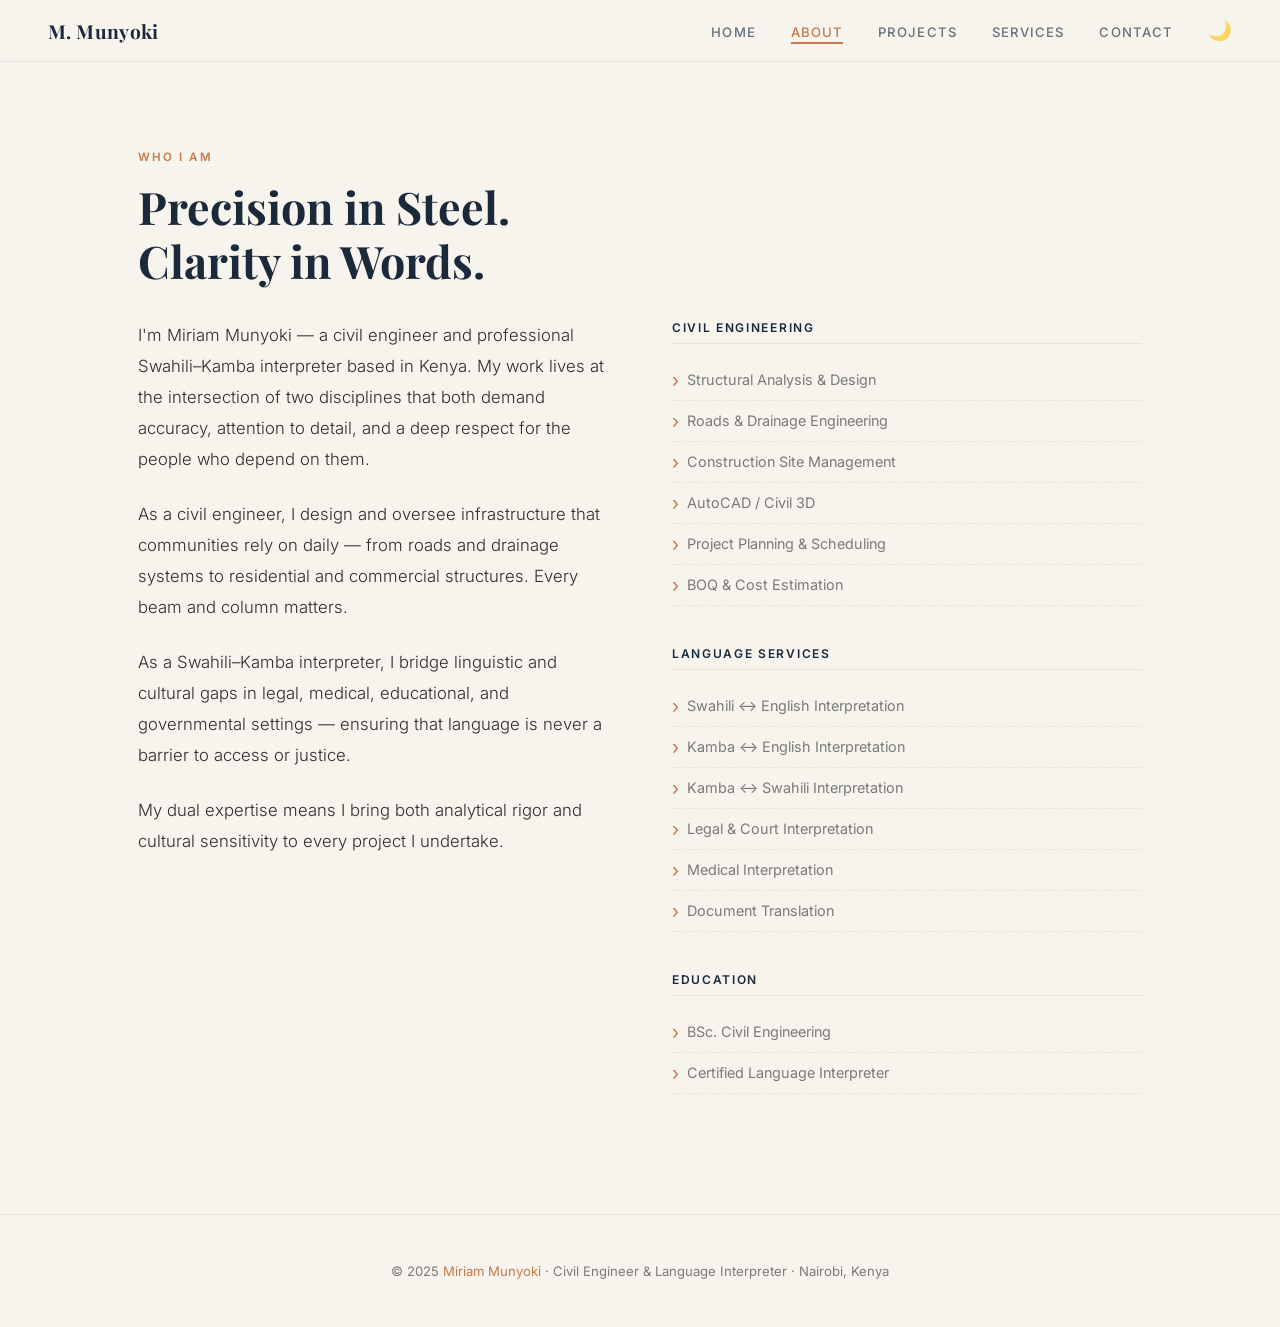
==== about.html @ aad1fac8 "Initial portfolio commit" ====
<!DOCTYPE html>
<html lang="en">
<head>
<meta charset="UTF-8"/>
<meta name="viewport" content="width=device-width, initial-scale=1.0"/>
<title>Miriam Munyoki — Portfolio | About</title>
<link href="https://fonts.googleapis.com/css2?family=Playfair+Display:ital,wght@0,400;0,700;0,900;1,400&family=Inter:wght@300;400;500;600&display=swap" rel="stylesheet"/>
<link rel="stylesheet" href="style.css">
</head>
<body>
<nav>
  <a href="index.html" class="nav-logo">M. Munyoki</a>
  <ul class="nav-links">
    <li><a href="index.html">Home</a></li>
    <li><a href="about.html">About</a></li>
    <li><a href="projects.html">Projects</a></li>
    <li><a href="services.html">Services</a></li>
    <li><a href="contact.html">Contact</a></li>
    <li><button id="theme-toggle" class="theme-toggle" title="Toggle dark mode">🌙</button></li>
  </ul>
</nav>

<div class="page-content">
  <div class="section">
    <p class="section-label">Who I Am</p>
    <h2 class="section-title">Precision in Steel.<br/>Clarity in Words.</h2>
    <div class="about-grid">
      <div class="about-text">
        <p>I'm Miriam Munyoki — a civil engineer and professional Swahili–Kamba interpreter based in Kenya. My work lives at the intersection of two disciplines that both demand accuracy, attention to detail, and a deep respect for the people who depend on them.</p>
        <p>As a civil engineer, I design and oversee infrastructure that communities rely on daily — from roads and drainage systems to residential and commercial structures. Every beam and column matters.</p>
        <p>As a Swahili–Kamba interpreter, I bridge linguistic and cultural gaps in legal, medical, educational, and governmental settings — ensuring that language is never a barrier to access or justice.</p>
        <p>My dual expertise means I bring both analytical rigor and cultural sensitivity to every project I undertake.</p>
      </div>
      <div class="about-sidebar">
        <div class="skill-group">
          <p class="skill-group-title">Civil Engineering</p>
          <ul class="skill-list">
            <li>Structural Analysis & Design</li>
            <li>Roads & Drainage Engineering</li>
            <li>Construction Site Management</li>
            <li>AutoCAD / Civil 3D</li>
            <li>Project Planning & Scheduling</li>
            <li>BOQ & Cost Estimation</li>
          </ul>
        </div>
        <div class="skill-group">
          <p class="skill-group-title">Language Services</p>
          <ul class="skill-list">
            <li>Swahili ↔ English Interpretation</li>
            <li>Kamba ↔ English Interpretation</li>
            <li>Kamba ↔ Swahili Interpretation</li>
            <li>Legal & Court Interpretation</li>
            <li>Medical Interpretation</li>
            <li>Document Translation</li>
          </ul>
        </div>
        <div class="skill-group">
          <p class="skill-group-title">Education</p>
          <ul class="skill-list">
            <li>BSc. Civil Engineering</li>
            <li>Certified Language Interpreter</li>
          </ul>
        </div>
      </div>
    </div>
  </div>
</div>

<footer>
  <p>© 2025 <span>Miriam Munyoki</span> · Civil Engineer & Language Interpreter · Nairobi, Kenya</p>
</footer>
<script src="script.js"></script>
</body>
</html>
---- style.css ----
:root {
  /* Light Theme Variables */
  --slate-light:    #1B2A3B;
  --sand-light:     #E8D5B0;
  --terra-light:    #C47A4A;
  --bg-light:       #F7F4EE;
  --text-light:     #2D2D2D;
  --muted-light:    #7A7A7A;
  --white-light:    #FFFFFF;
  --glass-light:    rgba(247, 244, 238, 0.92);
  --border-light:   rgba(27, 42, 59, 0.08);

  /* Dark Theme Variables */
  --slate-dark:     #E2E8F0;
  --sand-dark:      #2A3A4A;
  --terra-dark:     #D98852;
  --bg-dark:        #0F172A;
  --text-dark:      #F8FAFC;
  --muted-dark:     #94A3B8;
  --white-dark:     #1E293B;
  --glass-dark:     rgba(15, 23, 42, 0.85);
  --border-dark:    rgba(226, 232, 240, 0.08);

  /* Default (Light) */
  --slate: var(--slate-light);
  --sand: var(--sand-light);
  --terra: var(--terra-light);
  --bg: var(--bg-light);
  --text: var(--text-light);
  --muted: var(--muted-light);
  --white: var(--white-light);
  --glass: var(--glass-light);
  --border: var(--border-light);
}

body.dark-mode {
  --slate: var(--slate-dark);
  --sand: var(--sand-dark);
  --terra: var(--terra-dark);
  --bg: var(--bg-dark);
  --text: var(--text-dark);
  --muted: var(--muted-dark);
  --white: var(--white-dark);
  --glass: var(--glass-dark);
  --border: var(--border-dark);
}

*, *::before, *::after { box-sizing: border-box; margin: 0; padding: 0; }

body {
  font-family: 'Inter', sans-serif;
  background: var(--bg);
  color: var(--text);
  overflow-x: hidden;
  transition: background 0.4s ease, color 0.4s ease;
}

/* ── NAV ── */
nav {
  position: fixed; top: 0; left: 0; width: 100%;
  z-index: 100;
  display: flex; align-items: center; justify-content: space-between;
  padding: 1.1rem 3rem;
  background: var(--glass);
  backdrop-filter: blur(12px);
  border-bottom: 1px solid var(--border);
  transition: background 0.4s ease, border-color 0.4s ease;
}
.nav-logo {
  font-family: 'Playfair Display', serif;
  font-size: 1.2rem; font-weight: 700;
  color: var(--slate); letter-spacing: 0.02em;
  text-decoration: none;
}
.nav-links { display: flex; gap: 2.2rem; list-style: none; align-items: center; }
.nav-links a {
  font-size: 0.82rem; font-weight: 500; letter-spacing: 0.08em;
  text-transform: uppercase; text-decoration: none;
  color: var(--slate); opacity: 0.65;
  transition: opacity 0.3s, color 0.3s;
  cursor: pointer;
  position: relative;
}
.nav-links a::after {
  content: '';
  position: absolute; width: 0; height: 2px;
  bottom: -4px; left: 0;
  background-color: var(--terra);
  transition: width 0.3s ease;
}
.nav-links a:hover, .nav-links a.active { opacity: 1; color: var(--terra); }
.nav-links a.active::after { width: 100%; }

.theme-toggle {
  background: none; border: none; cursor: pointer;
  color: var(--slate); font-size: 1.2rem;
  opacity: 0.7; transition: opacity 0.3s, transform 0.3s;
  display: flex; align-items: center; justify-content: center;
}
.theme-toggle:hover { opacity: 1; transform: scale(1.1); }

/* ── PAGE SYSTEM (Page transitions) ── */
.page-content {
  padding-top: 70px; min-height: 100vh;
  animation: fadeIn 0.8s ease forwards;
}
@keyframes fadeIn {
  from { opacity: 0; transform: translateY(15px); }
  to { opacity: 1; transform: translateY(0); }
}

/* ── HERO ── */
.hero {
  display: grid; grid-template-columns: 1fr 1fr;
  min-height: calc(100vh - 70px);
}
.hero-left {
  background: var(--slate-light); /* Always keep dark slate for hero left for contrast with hero img */
  position: relative; overflow: hidden;
  display: flex; flex-direction: column;
  justify-content: center; padding: 4rem 3.5rem;
}
body.dark-mode .hero-left { background: #080C16; }

.hero-left::before {
  content: '';
  position: absolute; inset: 0;
  background-image:
    linear-gradient(rgba(232,213,176,0.07) 1px, transparent 1px),
    linear-gradient(90deg, rgba(232,213,176,0.07) 1px, transparent 1px);
  background-size: 36px 36px;
}
.hero-left-content { position: relative; z-index: 2; animation: slideRight 1s ease forwards; }
@keyframes slideRight {
  from { opacity: 0; transform: translateX(-30px); }
  to { opacity: 1; transform: translateX(0); }
}

.hero-eyebrow {
  font-size: 0.72rem; letter-spacing: 0.18em; text-transform: uppercase;
  color: var(--terra); margin-bottom: 1.2rem; font-weight: 500;
}
.hero-name {
  font-family: 'Playfair Display', serif;
  font-size: clamp(2.4rem, 4.5vw, 3.6rem);
  font-weight: 900; line-height: 1.1;
  color: #fff; margin-bottom: 1.4rem;
}
.hero-title {
  font-size: 0.95rem; color: var(--sand-light); line-height: 1.7;
  font-weight: 300; max-width: 340px;
}
.hero-cta {
  margin-top: 2.5rem;
  display: inline-block; padding: 0.75rem 2rem;
  background: var(--terra); color: #fff;
  font-size: 0.8rem; font-weight: 600; letter-spacing: 0.1em; text-transform: uppercase;
  text-decoration: none; border: none; cursor: pointer;
  transition: background 0.3s, transform 0.2s;
}
.hero-cta:hover { background: #a8623a; transform: translateY(-2px); }

.hero-right {
  background: url('images/hero.png') center/cover no-repeat;
  display: flex; flex-direction: column;
  justify-content: center; align-items: center;
  padding: 4rem 3.5rem; text-align: center;
  position: relative;
}
.hero-right::before {
  content: ''; position: absolute; inset: 0;
  background: linear-gradient(to top, var(--bg) 0%, transparent 40%),
              rgba(0,0,0,0.3); /* gradient to blend */
  z-index: 1;
}
.hero-right-content {
  position: relative; z-index: 2;
  background: var(--glass);
  padding: 3rem; border-radius: 4px;
  backdrop-filter: blur(8px); border: 1px solid var(--border);
  box-shadow: 0 10px 30px rgba(0,0,0,0.1);
  animation: slideLeft 1s ease forwards 0.2s; opacity: 0;
}
@keyframes slideLeft {
  from { opacity: 0; transform: translateX(30px); }
  to { opacity: 1; transform: translateX(0); }
}

.swahili-greeting {
  font-family: 'Playfair Display', serif;
  font-size: clamp(2.4rem, 4vw, 3.5rem);
  font-weight: 900; font-style: italic;
  color: var(--slate); line-height: 1.1;
  margin-bottom: 0.6rem;
}
.swahili-greeting span { color: var(--terra); }
.swahili-sub {
  font-size: 0.82rem; letter-spacing: 0.12em; text-transform: uppercase;
  color: var(--muted); margin-bottom: 2.5rem;
}
.lang-badges { display: flex; gap: 0.8rem; flex-wrap: wrap; justify-content: center; }
.badge {
  padding: 0.4rem 1rem;
  border: 1.5px solid var(--slate);
  font-size: 0.75rem; letter-spacing: 0.1em; text-transform: uppercase;
  color: var(--slate); font-weight: 500;
  transition: all 0.3s;
}
.badge:hover { background: var(--slate); color: var(--bg); }

/* ── SECTIONS ── */
.section { padding: 5rem 3rem; max-width: 1100px; margin: 0 auto; }
.section-label {
  font-size: 0.72rem; letter-spacing: 0.18em; text-transform: uppercase;
  color: var(--terra); margin-bottom: 1rem; font-weight: 600;
}
.section-title {
  font-family: 'Playfair Display', serif;
  font-size: clamp(2rem, 3.5vw, 2.8rem);
  font-weight: 700; color: var(--slate); margin-bottom: 2rem;
  line-height: 1.2;
}

/* ── PROJECTS ── */
.projects-grid { display: grid; grid-template-columns: repeat(auto-fit, minmax(320px, 1fr)); gap: 2.5rem; }
.project-card {
  background: var(--white);
  border: 1px solid var(--border);
  transition: transform 0.4s cubic-bezier(0.165, 0.84, 0.44, 1), box-shadow 0.4s;
  overflow: hidden; border-radius: 4px;
}
.project-card:hover { transform: translateY(-8px); box-shadow: 0 20px 40px rgba(0,0,0,0.08); }
.project-img {
  height: 220px;
  display: flex; align-items: center; justify-content: center;
  position: relative; overflow: hidden; background-size: cover; background-position: center;
}
.project-img::after {
  content: ''; position: absolute; inset: 0;
  background: linear-gradient(to top, rgba(0,0,0,0.6), transparent);
  opacity: 0; transition: opacity 0.3s;
}
.project-card:hover .project-img::after { opacity: 1; }
.project-img.civil { background-image: url('images/civil.png'); }
.project-img.lang { background-image: url('images/lang.png'); }
.project-body { padding: 1.8rem; }
.project-tag {
  font-size: 0.68rem; letter-spacing: 0.12em; text-transform: uppercase;
  color: var(--terra); font-weight: 600; margin-bottom: 0.5rem;
}
.project-name {
  font-family: 'Playfair Display', serif;
  font-size: 1.25rem; font-weight: 700; color: var(--slate); margin-bottom: 0.8rem;
}
.project-desc { font-size: 0.9rem; line-height: 1.7; color: var(--muted); margin-bottom: 1.5rem; }
.project-link {
  font-size: 0.75rem; font-weight: 600; letter-spacing: 0.1em; text-transform: uppercase;
  color: var(--terra); text-decoration: none; border-bottom: 1.5px solid var(--terra);
  padding-bottom: 2px; transition: border-color 0.3s, color 0.3s;
}
.project-link:hover { color: var(--slate); border-color: var(--slate); }

/* ── CAROUSEL (Optional simple one) ── */
.carousel-wrapper {
  overflow: hidden; width: 100%; position: relative; margin-top: 2rem;
}
.carousel-track {
  display: flex; gap: 2rem;
  animation: scroll 20s linear infinite;
}
.carousel-track:hover { animation-play-state: paused; }
@keyframes scroll {
  0% { transform: translateX(0); }
  100% { transform: translateX(calc(-320px * 3 - 6rem)); }
}

/* ── ABOUT ── */
.about-grid { display: grid; grid-template-columns: 1fr 1fr; gap: 4rem; align-items: start; }
.about-text p { font-size: 1.05rem; line-height: 1.85; color: var(--text); margin-bottom: 1.5rem; font-weight: 300; }
.skill-group { margin-bottom: 2.5rem; }
.skill-group-title {
  font-size: 0.75rem; letter-spacing: 0.14em; text-transform: uppercase;
  font-weight: 600; color: var(--slate); margin-bottom: 1rem;
  border-bottom: 1px solid var(--border); padding-bottom: 0.5rem;
}
.skill-list { list-style: none; }
.skill-list li {
  font-size: 0.9rem; padding: 0.5rem 0;
  color: var(--muted); border-bottom: 1px dashed var(--border);
  display: flex; align-items: center; gap: 0.5rem;
}
.skill-list li::before { content: '›'; color: var(--terra); font-size: 1.2rem; }

/* ── SERVICES ── */
.services-grid { display: grid; grid-template-columns: repeat(auto-fit, minmax(260px, 1fr)); gap: 2rem; }
.service-card {
  padding: 2.5rem; border: 1px solid var(--border);
  background: var(--white); position: relative; overflow: hidden;
  transition: all 0.3s; border-radius: 4px;
}
.service-card:hover { border-color: var(--terra); transform: translateY(-5px); box-shadow: 0 10px 20px rgba(0,0,0,0.05); }
.service-icon { font-size: 2.5rem; margin-bottom: 1.5rem; color: var(--slate); }
.service-name {
  font-family: 'Playfair Display', serif;
  font-size: 1.15rem; font-weight: 700; color: var(--slate); margin-bottom: 0.8rem;
}
.service-desc { font-size: 0.9rem; line-height: 1.7; color: var(--muted); }

/* ── CONTACT ── */
.contact-wrap { display: grid; grid-template-columns: 1fr 1.2fr; gap: 4rem; align-items: start; }
.contact-info h3 {
  font-family: 'Playfair Display', serif;
  font-size: 1.4rem; font-weight: 700; color: var(--slate); margin-bottom: 1.2rem;
}
.contact-info p { font-size: 0.95rem; line-height: 1.8; color: var(--muted); margin-bottom: 2rem; }
.contact-item { display: flex; align-items: center; gap: 1rem; margin-bottom: 1.2rem; }
.contact-item-icon { font-size: 1.2rem; color: var(--terra); }
.contact-item a, .contact-item span {
  font-size: 0.95rem; color: var(--slate); text-decoration: none;
  font-weight: 500; transition: color 0.3s;
}
.contact-item a:hover { color: var(--terra); }
.social-links { display: flex; gap: 1rem; flex-wrap: wrap; margin-top: 2.5rem; }
.social-link {
  display: flex; align-items: center; gap: 0.6rem;
  padding: 0.6rem 1.2rem;
  border: 1px solid var(--border); border-radius: 4px;
  font-size: 0.82rem; font-weight: 500; letter-spacing: 0.06em;
  color: var(--slate); text-decoration: none;
  transition: all 0.3s;
}
.social-link:hover { border-color: var(--terra); color: var(--white); background: var(--terra); }
.contact-form { background: var(--white); padding: 3rem; border: 1px solid var(--border); border-radius: 4px; box-shadow: 0 10px 30px rgba(0,0,0,0.03); }
.form-group { margin-bottom: 1.8rem; }
.form-group label {
  display: block; font-size: 0.75rem; letter-spacing: 0.12em; text-transform: uppercase;
  font-weight: 600; color: var(--slate); margin-bottom: 0.6rem;
}
.form-group input, .form-group textarea, .form-group select {
  width: 100%; padding: 0.85rem 1.2rem;
  border: 1px solid var(--border); background: var(--bg);
  font-family: 'Inter', sans-serif; font-size: 0.95rem; color: var(--text);
  outline: none; transition: all 0.3s; border-radius: 2px;
}
.form-group input:focus, .form-group textarea:focus, .form-group select:focus {
  border-color: var(--terra); box-shadow: 0 0 0 3px rgba(196,122,74,0.1);
}
.form-group textarea { resize: vertical; min-height: 140px; }
.submit-btn {
  width: 100%; padding: 1rem;
  background: var(--slate); color: var(--white-light); /* Button text usually white */
  border: none; font-family: 'Inter', sans-serif;
  font-size: 0.85rem; font-weight: 600; letter-spacing: 0.1em; text-transform: uppercase;
  cursor: pointer; transition: background 0.3s, transform 0.2s; border-radius: 2px;
}
.submit-btn:hover { background: var(--terra); transform: translateY(-2px); }

/* ── FOOTER ── */
footer {
  text-align: center; padding: 3rem;
  border-top: 1px solid var(--border);
  font-size: 0.82rem; color: var(--muted);
  background: var(--bg); transition: background 0.4s ease;
}
footer span { color: var(--terra); }
.divider { height: 1px; background: var(--border); margin: 1.5rem 0; }

/* ── RESPONSIVE ── */
@media (max-width: 768px) {
  nav { padding: 1rem 1.5rem; flex-wrap: wrap; justify-content: center; gap: 1rem; }
  .nav-links { gap: 1rem; flex-wrap: wrap; justify-content: center; }
  .hero { grid-template-columns: 1fr; }
  .hero-right { padding: 4rem 2rem; }
  .about-grid, .contact-wrap { grid-template-columns: 1fr; gap: 3rem; }
  .section { padding: 4rem 1.5rem; }
  .hero-left { padding: 4rem 2rem; min-height: 55vh; }
}
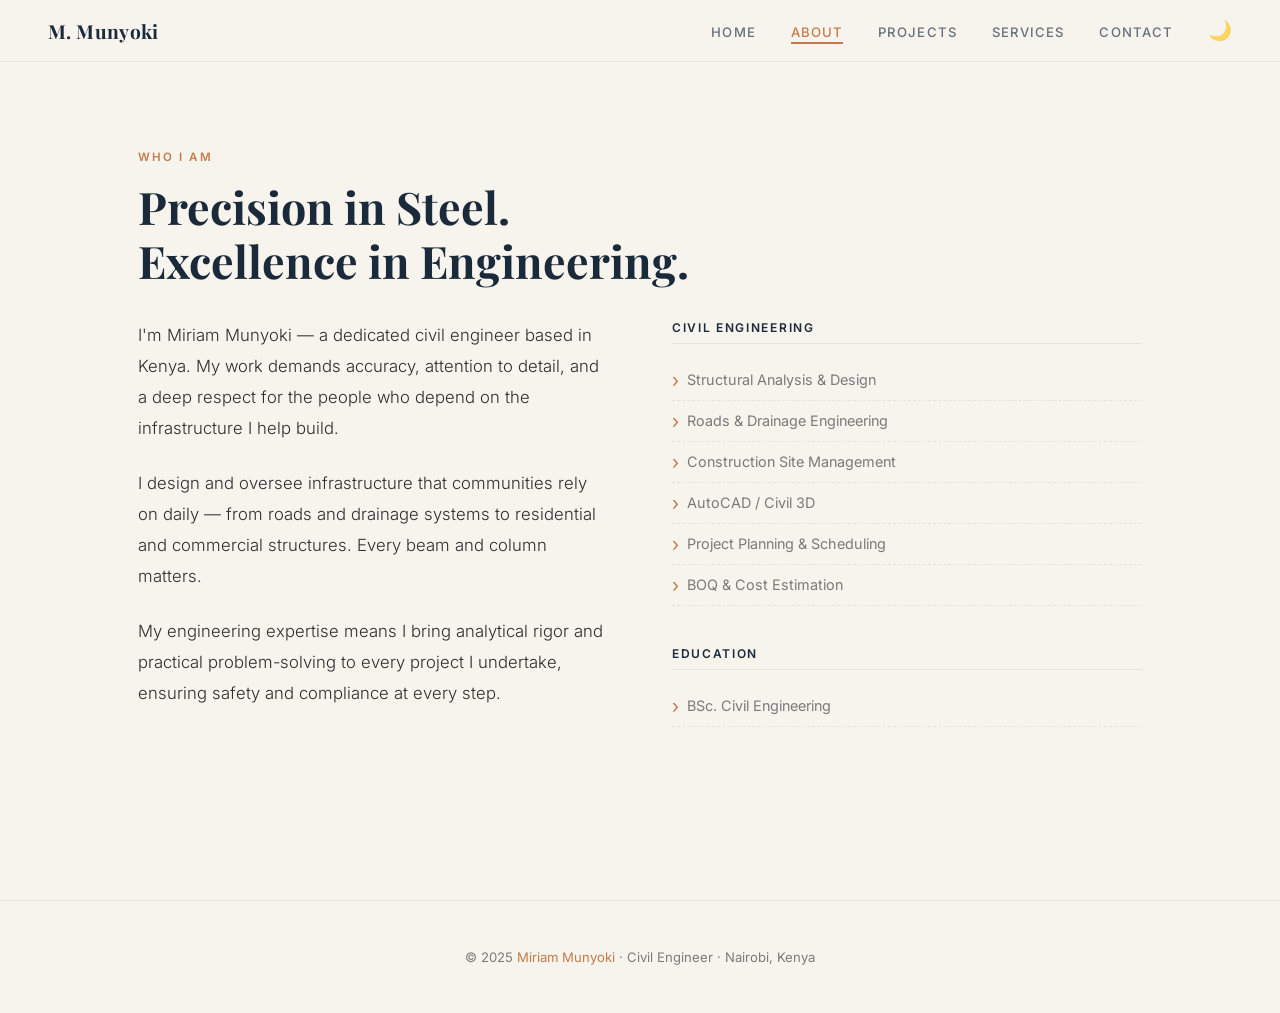
==== commit b8afaca5: "Update portfolio: Remove interpretation role, Karibu, and add animated background to services" ====
--- a/about.html
+++ b/about.html
@@ -23,13 +23,12 @@
 <div class="page-content">
   <div class="section">
     <p class="section-label">Who I Am</p>
-    <h2 class="section-title">Precision in Steel.<br/>Clarity in Words.</h2>
+    <h2 class="section-title">Precision in Steel.<br/>Excellence in Engineering.</h2>
     <div class="about-grid">
       <div class="about-text">
-        <p>I'm Miriam Munyoki — a civil engineer and professional Swahili–Kamba interpreter based in Kenya. My work lives at the intersection of two disciplines that both demand accuracy, attention to detail, and a deep respect for the people who depend on them.</p>
-        <p>As a civil engineer, I design and oversee infrastructure that communities rely on daily — from roads and drainage systems to residential and commercial structures. Every beam and column matters.</p>
-        <p>As a Swahili–Kamba interpreter, I bridge linguistic and cultural gaps in legal, medical, educational, and governmental settings — ensuring that language is never a barrier to access or justice.</p>
-        <p>My dual expertise means I bring both analytical rigor and cultural sensitivity to every project I undertake.</p>
+        <p>I'm Miriam Munyoki — a dedicated civil engineer based in Kenya. My work demands accuracy, attention to detail, and a deep respect for the people who depend on the infrastructure I help build.</p>
+        <p>I design and oversee infrastructure that communities rely on daily — from roads and drainage systems to residential and commercial structures. Every beam and column matters.</p>
+        <p>My engineering expertise means I bring analytical rigor and practical problem-solving to every project I undertake, ensuring safety and compliance at every step.</p>
       </div>
       <div class="about-sidebar">
         <div class="skill-group">
@@ -44,21 +43,9 @@
           </ul>
         </div>
         <div class="skill-group">
-          <p class="skill-group-title">Language Services</p>
-          <ul class="skill-list">
-            <li>Swahili ↔ English Interpretation</li>
-            <li>Kamba ↔ English Interpretation</li>
-            <li>Kamba ↔ Swahili Interpretation</li>
-            <li>Legal & Court Interpretation</li>
-            <li>Medical Interpretation</li>
-            <li>Document Translation</li>
-          </ul>
-        </div>
-        <div class="skill-group">
           <p class="skill-group-title">Education</p>
           <ul class="skill-list">
             <li>BSc. Civil Engineering</li>
-            <li>Certified Language Interpreter</li>
           </ul>
         </div>
       </div>
@@ -67,7 +54,7 @@
 </div>
 
 <footer>
-  <p>© 2025 <span>Miriam Munyoki</span> · Civil Engineer & Language Interpreter · Nairobi, Kenya</p>
+  <p>© 2025 <span>Miriam Munyoki</span> · Civil Engineer · Nairobi, Kenya</p>
 </footer>
 <script src="script.js"></script>
 </body>
--- a/style.css
+++ b/style.css
@@ -113,14 +113,37 @@
 .hero {
   display: grid; grid-template-columns: 1fr 1fr;
   min-height: calc(100vh - 70px);
-}
+  position: relative; overflow: hidden;
+}
+.hero-bg-slideshow {
+  position: absolute; top: 0; left: 0; width: 100%; height: 100%;
+  z-index: 0;
+}
+.hero-bg-slideshow .slide {
+  position: absolute; inset: 0;
+  background-size: cover; background-position: center;
+  opacity: 0;
+  animation: slideFade 15s infinite ease-in-out;
+}
+.hero-bg-slideshow .slide-1 { background-image: url('images/hero.png'); animation-delay: 0s; }
+.hero-bg-slideshow .slide-2 { background-image: url('images/hero_bridge.png'); animation-delay: 5s; }
+.hero-bg-slideshow .slide-3 { background-image: url('images/hero_globe.png'); animation-delay: 10s; }
+@keyframes slideFade {
+  0% { opacity: 0; transform: scale(1.05); }
+  5% { opacity: 0.6; }
+  33% { opacity: 0.6; transform: scale(1); }
+  38% { opacity: 0; }
+  100% { opacity: 0; }
+}
+
 .hero-left {
-  background: var(--slate-light); /* Always keep dark slate for hero left for contrast with hero img */
-  position: relative; overflow: hidden;
+  background: rgba(27, 42, 59, 0.75); /* Semi-transparent glass */
+  backdrop-filter: blur(10px);
+  position: relative; z-index: 1; /* Above slideshow */
   display: flex; flex-direction: column;
   justify-content: center; padding: 4rem 3.5rem;
 }
-body.dark-mode .hero-left { background: #080C16; }
+body.dark-mode .hero-left { background: rgba(8, 12, 22, 0.85); }
 
 .hero-left::before {
   content: '';
@@ -161,17 +184,10 @@
 .hero-cta:hover { background: #a8623a; transform: translateY(-2px); }
 
 .hero-right {
-  background: url('images/hero.png') center/cover no-repeat;
   display: flex; flex-direction: column;
   justify-content: center; align-items: center;
   padding: 4rem 3.5rem; text-align: center;
-  position: relative;
-}
-.hero-right::before {
-  content: ''; position: absolute; inset: 0;
-  background: linear-gradient(to top, var(--bg) 0%, transparent 40%),
-              rgba(0,0,0,0.3); /* gradient to blend */
-  z-index: 1;
+  position: relative; z-index: 1;
 }
 .hero-right-content {
   position: relative; z-index: 2;
@@ -292,6 +308,25 @@
 .skill-list li::before { content: '›'; color: var(--terra); font-size: 1.2rem; }
 
 /* ── SERVICES ── */
+.services-page {
+  position: relative;
+  overflow: hidden;
+}
+.animated-bg {
+  position: absolute;
+  top: -50%; left: -50%; width: 200%; height: 200%;
+  background: linear-gradient(45deg, var(--bg), var(--slate), var(--terra), var(--sand));
+  background-size: 400% 400%;
+  animation: gradientBG 20s ease infinite;
+  opacity: 0.15;
+  z-index: 0;
+  pointer-events: none;
+}
+@keyframes gradientBG {
+  0% { background-position: 0% 50%; }
+  50% { background-position: 100% 50%; }
+  100% { background-position: 0% 50%; }
+}
 .services-grid { display: grid; grid-template-columns: repeat(auto-fit, minmax(260px, 1fr)); gap: 2rem; }
 .service-card {
   padding: 2.5rem; border: 1px solid var(--border);
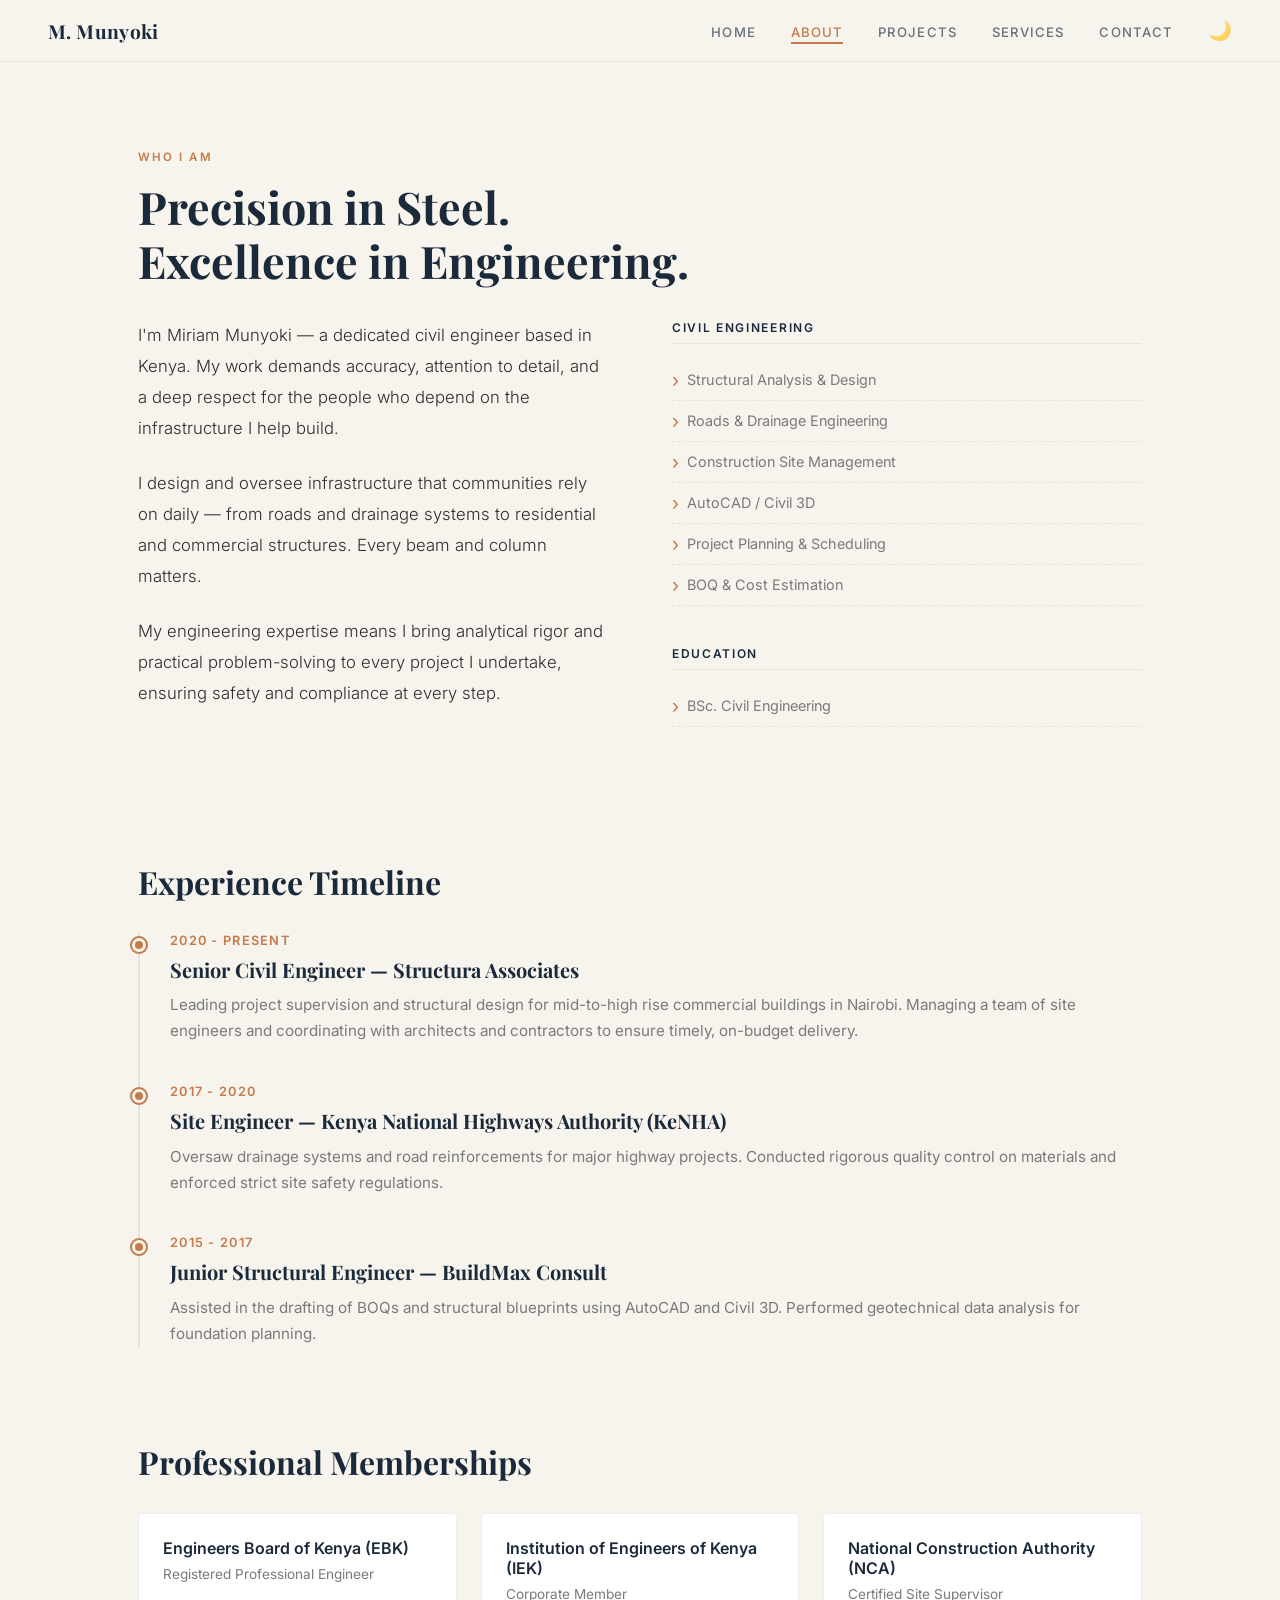
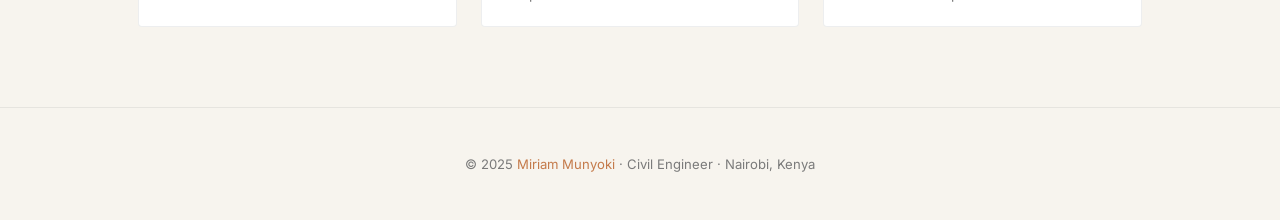
==== commit 56a00eac: "Add professional content to all pages" ====
--- a/about.html
+++ b/about.html
@@ -50,6 +50,48 @@
         </div>
       </div>
     </div>
+
+    <div style="margin-top: 6rem;">
+      <h3 class="section-title" style="font-size: 2rem;">Experience Timeline</h3>
+      <div class="timeline">
+        <div class="timeline-item">
+          <div class="timeline-dot"></div>
+          <p class="timeline-date">2020 - Present</p>
+          <h4 class="timeline-title">Senior Civil Engineer — Structura Associates</h4>
+          <p class="timeline-desc">Leading project supervision and structural design for mid-to-high rise commercial buildings in Nairobi. Managing a team of site engineers and coordinating with architects and contractors to ensure timely, on-budget delivery.</p>
+        </div>
+        <div class="timeline-item">
+          <div class="timeline-dot"></div>
+          <p class="timeline-date">2017 - 2020</p>
+          <h4 class="timeline-title">Site Engineer — Kenya National Highways Authority (KeNHA)</h4>
+          <p class="timeline-desc">Oversaw drainage systems and road reinforcements for major highway projects. Conducted rigorous quality control on materials and enforced strict site safety regulations.</p>
+        </div>
+        <div class="timeline-item">
+          <div class="timeline-dot"></div>
+          <p class="timeline-date">2015 - 2017</p>
+          <h4 class="timeline-title">Junior Structural Engineer — BuildMax Consult</h4>
+          <p class="timeline-desc">Assisted in the drafting of BOQs and structural blueprints using AutoCAD and Civil 3D. Performed geotechnical data analysis for foundation planning.</p>
+        </div>
+      </div>
+    </div>
+
+    <div style="margin-top: 6rem;">
+      <h3 class="section-title" style="font-size: 2rem;">Professional Memberships</h3>
+      <div class="cert-grid">
+        <div class="cert-card">
+          <h4 class="cert-name">Engineers Board of Kenya (EBK)</h4>
+          <p class="cert-desc">Registered Professional Engineer</p>
+        </div>
+        <div class="cert-card">
+          <h4 class="cert-name">Institution of Engineers of Kenya (IEK)</h4>
+          <p class="cert-desc">Corporate Member</p>
+        </div>
+        <div class="cert-card">
+          <h4 class="cert-name">National Construction Authority (NCA)</h4>
+          <p class="cert-desc">Certified Site Supervisor</p>
+        </div>
+      </div>
+    </div>
   </div>
 </div>
 
--- a/style.css
+++ b/style.css
@@ -307,25 +307,56 @@
 }
 .skill-list li::before { content: '›'; color: var(--terra); font-size: 1.2rem; }
 
+/* ── TIMELINE ── */
+.timeline { position: relative; padding-left: 2rem; margin-top: 2rem; }
+.timeline::before { content: ''; position: absolute; left: 0; top: 0; bottom: 0; width: 2px; background: var(--border); }
+.timeline-item { position: relative; margin-bottom: 2.5rem; }
+.timeline-dot { position: absolute; left: -2.4rem; top: 0.3rem; width: 14px; height: 14px; border-radius: 50%; background: var(--terra); border: 3px solid var(--bg); box-shadow: 0 0 0 2px var(--terra); }
+.timeline-date { font-size: 0.8rem; font-weight: 600; letter-spacing: 0.1em; color: var(--terra); margin-bottom: 0.5rem; text-transform: uppercase; }
+.timeline-title { font-family: 'Playfair Display', serif; font-size: 1.25rem; color: var(--slate); margin-bottom: 0.6rem; font-weight: 700; }
+.timeline-desc { font-size: 0.95rem; line-height: 1.7; color: var(--muted); }
+
+/* ── CERT GRID ── */
+.cert-grid { display: grid; grid-template-columns: repeat(auto-fit, minmax(240px, 1fr)); gap: 1.5rem; margin-top: 2rem; }
+.cert-card { padding: 1.5rem; border: 1px solid var(--border); background: var(--white); border-radius: 4px; transition: transform 0.3s, border-color 0.3s; }
+.cert-card:hover { transform: translateY(-3px); border-color: var(--terra); }
+.cert-name { font-size: 1rem; font-weight: 600; color: var(--slate); margin-bottom: 0.5rem; }
+.cert-desc { font-size: 0.85rem; color: var(--muted); }
+
 /* ── SERVICES ── */
 .services-page {
   position: relative;
+  min-height: 100vh;
+}
+.services-bg {
+  position: fixed;
+  top: 0; left: 0; width: 100vw; height: 100vh;
+  z-index: -1;
   overflow: hidden;
-}
-.animated-bg {
+  pointer-events: none;
+}
+.services-bg-img {
   position: absolute;
-  top: -50%; left: -50%; width: 200%; height: 200%;
-  background: linear-gradient(45deg, var(--bg), var(--slate), var(--terra), var(--sand));
-  background-size: 400% 400%;
-  animation: gradientBG 20s ease infinite;
-  opacity: 0.15;
-  z-index: 0;
-  pointer-events: none;
-}
-@keyframes gradientBG {
-  0% { background-position: 0% 50%; }
-  50% { background-position: 100% 50%; }
-  100% { background-position: 0% 50%; }
+  inset: -10%;
+  width: 120%;
+  height: 120%;
+  background-image: url('images/hero_bridge.png');
+  background-size: cover;
+  background-position: center;
+  animation: bgPan 30s linear infinite alternate;
+}
+.services-bg-overlay {
+  position: absolute;
+  inset: 0;
+  background: rgba(247, 244, 238, 0.75); /* matches var(--bg-light) */
+  backdrop-filter: blur(3px);
+}
+body.dark-mode .services-bg-overlay {
+  background: rgba(15, 23, 42, 0.85); /* matches var(--bg-dark) */
+}
+@keyframes bgPan {
+  0% { transform: scale(1) translate(0, 0); }
+  100% { transform: scale(1.05) translate(-2%, -1%); }
 }
 .services-grid { display: grid; grid-template-columns: repeat(auto-fit, minmax(260px, 1fr)); gap: 2rem; }
 .service-card {
